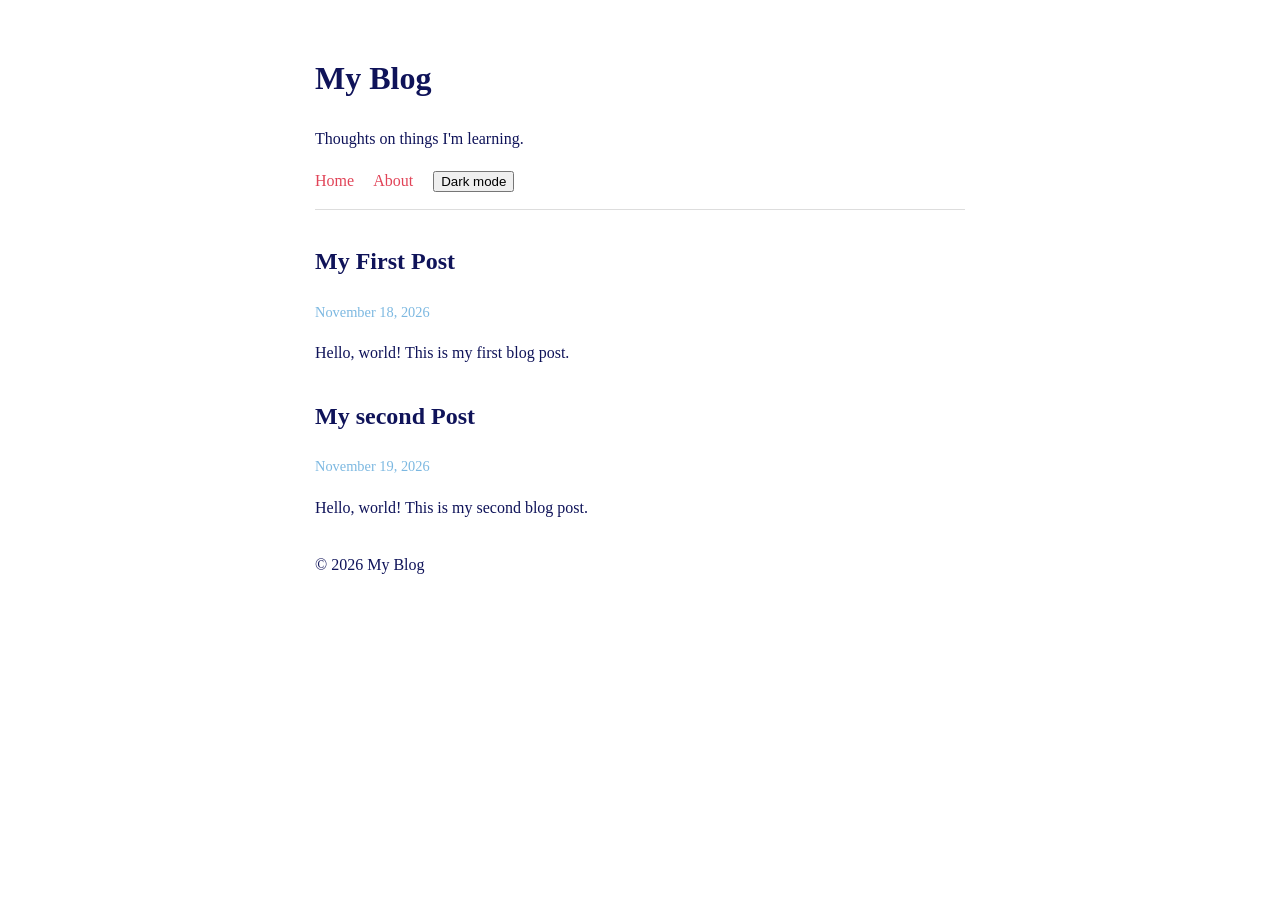
==== index.html @ 143b5daa "Initial commit" ====
<!DOCTYPE html>
<html lang="en">
<head>
  <meta charset="UTF-8">
  <meta name="viewport" content="width=device-width, initial-scale=1">
  <title>My Blog</title>
  <link rel="stylesheet" href="style.css">
</head>
<body>
  <header>
    <h1>My Blog</h1>
    <p>Thoughts on things I'm learning.</p>
      <nav>
  <a href="index.html">Home</a>
  <a href="about.html">About</a>
          <button id="theme-toggle">Dark mode</button>
</nav>
  </header>

  <main>
    <article>
      <h2>My First Post</h2>
      <p class="date">November 18, 2026</p>
      <p>Hello, world! This is my first blog post.</p>
    </article>
      <article>
      <h2>My second Post</h2>
      <p class="date">November 19, 2026</p>
      <p>Hello, world! This is my second blog post.</p>
    </article>
  </main>

  <footer>
    <p>&copy; 2026 My Blog</p>
  </footer>
<script src="script.js"></script>
</body>
</html>
---- style.css ----
body {
  font-family: Georgia, serif;
  max-width: 650px;
  margin: 0 auto;
  padding: 2rem 1rem;
  line-height: 1.6;
  color: #0F1359;
}

header { border-bottom: 1px solid #ddd; margin-bottom: 2rem; }
.date { color: #7CB8E1; font-size: 0.9rem; }
article { margin-bottom: 2rem; }

nav a {
  margin-right: 1rem;
  color: #E14458;
  text-decoration: none;
}

nav a:hover {
  text-decoration: underline;
}

header {
  padding-bottom: 1rem;
}

body.dark {
  background: #1a1a1a;
  color: #829CE7;
}

body.dark header {
  border-bottom-color: #444;
}

body.dark nav a {
  color: #E14458;
}

@media (max-width: 600px) {
  body {
    padding: 1rem;
    font-size: 1.05rem;
  }

  h1 {
    font-size: 1.8rem;
  }

  nav a {
    display: inline-block;
    padding: 0.5rem 0;
  }
}
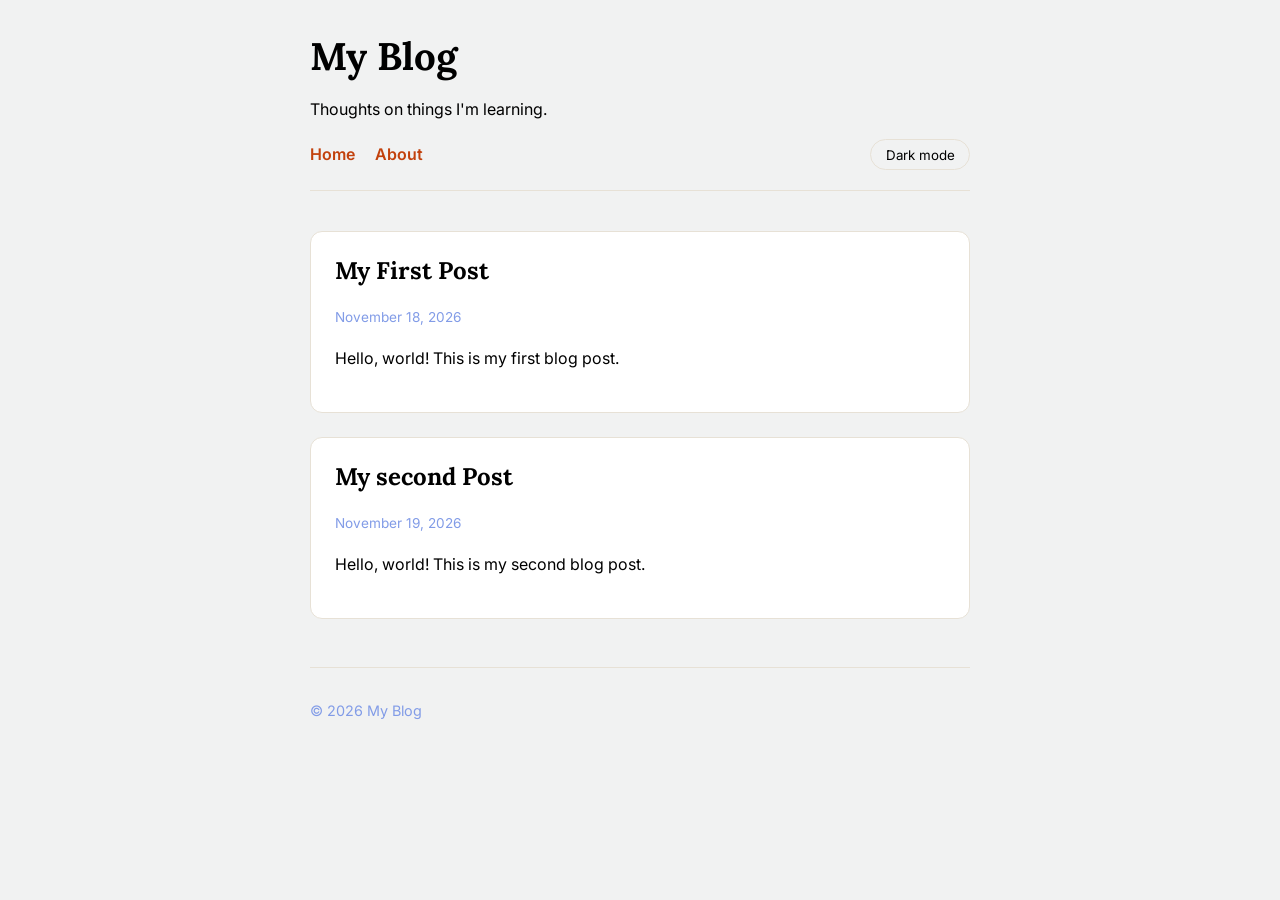
==== commit a6d466e6: "Remove IDE settings" ====
--- a/index.html
+++ b/index.html
@@ -4,6 +4,9 @@
   <meta charset="UTF-8">
   <meta name="viewport" content="width=device-width, initial-scale=1">
   <title>My Blog</title>
+    <link rel="preconnect" href="https://fonts.googleapis.com">
+<link rel="preconnect" href="https://fonts.gstatic.com" crossorigin>
+<link href="https://fonts.googleapis.com/css2?family=Lora:wght@400;600&family=Inter:wght@400;600&display=swap" rel="stylesheet">
   <link rel="stylesheet" href="style.css">
 </head>
 <body>
--- a/style.css
+++ b/style.css
@@ -1,55 +1,120 @@
-body {
-  font-family: Georgia, serif;
-  max-width: 650px;
-  margin: 0 auto;
-  padding: 2rem 1rem;
-  line-height: 1.6;
-  color: #0F1359;
+:root {
+  --bg: #f1f2f2;
+  --text: ##0F1359;
+  --muted: #829CE7;
+  --accent: #c2410c;
+  --card: #ffffff;
+  --border: #e7e1d6;
 }
 
-header { border-bottom: 1px solid #ddd; margin-bottom: 2rem; }
-.date { color: #7CB8E1; font-size: 0.9rem; }
-article { margin-bottom: 2rem; }
+body.dark {
+  --bg: #16181d;
+  --text: #e8e6e3;
+  --muted: #9a9a9a;
+  --accent: #fb923c;
+  --card: #1f2229;
+  --border: #2d313a;
+}
+
+* {
+  box-sizing: border-box;
+}
+
+body {
+  font-family: "Inter", sans-serif;
+  background: var(--bg);
+  color: var(--text);
+  max-width: 700px;
+  margin: 0 auto;
+  padding: 2rem 1.25rem;
+  line-height: 1.7;
+  transition: background 0.3s, color 0.3s;
+}
+
+h1, h2 {
+  font-family: "Lora", serif;
+  line-height: 1.25;
+}
+
+h1 {
+  font-size: 2.4rem;
+  margin: 0 0 0.5rem;
+}
+
+header {
+  border-bottom: 1px solid var(--border);
+  padding-bottom: 1.25rem;
+  margin-bottom: 2.5rem;
+}
+
+nav {
+  display: flex;
+  align-items: center;
+  gap: 1.25rem;
+}
 
 nav a {
-  margin-right: 1rem;
-  color: #E14458;
+  color: var(--accent);
   text-decoration: none;
+  font-weight: 600;
 }
 
 nav a:hover {
   text-decoration: underline;
 }
 
-header {
-  padding-bottom: 1rem;
+nav button {
+  margin-left: auto;
+  background: transparent;
+  color: var(--text);
+  border: 1px solid var(--border);
+  border-radius: 999px;
+  padding: 0.4rem 0.9rem;
+  font-family: inherit;
+  cursor: pointer;
 }
 
-body.dark {
-  background: #1a1a1a;
-  color: #829CE7;
+nav button:hover {
+  border-color: var(--accent);
 }
 
-body.dark header {
-  border-bottom-color: #444;
+article {
+  background: var(--card);
+  border: 1px solid var(--border);
+  border-radius: 12px;
+  padding: 1.5rem;
+  margin-bottom: 1.5rem;
+  transition: transform 0.2s, box-shadow 0.2s;
 }
 
-body.dark nav a {
-  color: #E14458;
+article:hover {
+  transform: translateY(-3px);
+  box-shadow: 0 8px 20px rgba(0, 0, 0, 0.08);
+}
+
+article h2 {
+  margin-top: 0;
+}
+
+.date {
+  color: var(--muted);
+  font-size: 0.85rem;
+}
+
+footer {
+  border-top: 1px solid var(--border);
+  margin-top: 3rem;
+  padding-top: 1rem;
+  color: var(--muted);
+  font-size: 0.9rem;
 }
 
 @media (max-width: 600px) {
-  body {
-    padding: 1rem;
-    font-size: 1.05rem;
+  h1 {
+    font-size: 1.9rem;
   }
 
-  h1 {
-    font-size: 1.8rem;
-  }
-
-  nav a {
-    display: inline-block;
-    padding: 0.5rem 0;
+  article {
+    padding: 1.1rem;
   }
 }
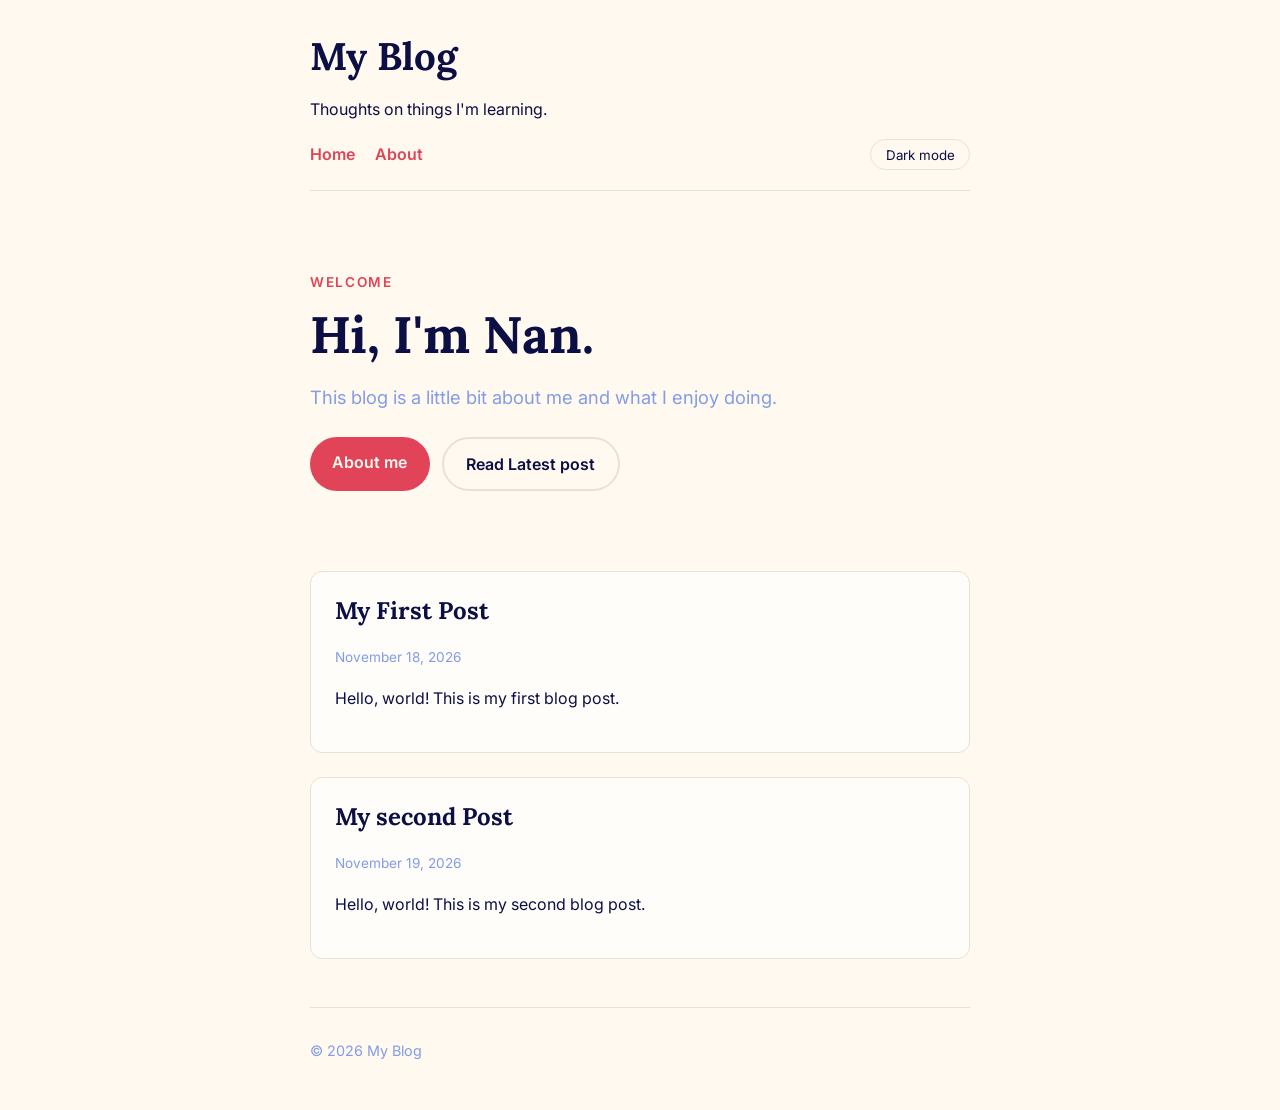
==== commit d47106c2: "Remove IDE settings" ====
--- a/index.html
+++ b/index.html
@@ -21,7 +21,16 @@
   </header>
 
   <main>
-    <article>
+      <section class="hero">
+  <p class="eyebrow">Welcome</p>
+  <h2>Hi, I'm Nan.</h2>
+  <p class="lead">This blog is a little bit about me and what I enjoy doing.</p>
+  <div class="hero-buttons">
+  <a class="button" href="about.html">About me</a>
+  <a class="button secondary" href="#posts">Read Latest post</a>
+  </div>
+</section>
+    <article id="posts">
       <h2>My First Post</h2>
       <p class="date">November 18, 2026</p>
       <p>Hello, world! This is my first blog post.</p>
--- a/style.css
+++ b/style.css
@@ -1,17 +1,17 @@
 :root {
-  --bg: #f1f2f2;
-  --text: ##0F1359;
+  --bg: #fff9f0;
+  --text: #0c0f44;
   --muted: #829CE7;
-  --accent: #c2410c;
-  --card: #ffffff;
+  --accent: #E14458;
+  --card: #fffdfa;
   --border: #e7e1d6;
 }
 
 body.dark {
   --bg: #16181d;
-  --text: #e8e6e3;
-  --muted: #9a9a9a;
-  --accent: #fb923c;
+  --text: #7CB8E1;
+  --muted: #D9B0BC;
+  --accent: #E14458;
   --card: #1f2229;
   --border: #2d313a;
 }
@@ -109,6 +109,71 @@
   font-size: 0.9rem;
 }
 
+.hero {
+  padding: 2.5rem 0 3rem;
+  margin-bottom: 2rem;
+
+}
+
+.eyebrow {
+  color: var(--accent);
+  font-weight: 600;
+  font-size: 0.85rem;
+  letter-spacing: 0.12em;
+  text-transform: uppercase;
+  margin: 0 0 0.5rem;
+}
+
+.hero h2 {
+  font-size: clamp(2rem, 6vw, 3.2rem);
+  margin: 0 0 1rem;
+}
+
+.lead {
+  font-size: 1.15rem;
+  color: var(--muted);
+  max-width: 34rem;
+  margin: 0 0 1.5rem;
+}
+
+.button {
+  display: inline-block;
+  background: var(--accent);
+  color: var(--bg);
+  padding: 0.7rem 1.4rem;
+  border-radius: 999px;
+  text-decoration: none;
+  font-weight: 600;
+  transition: transform 0.2s, box-shadow 0.2s;
+}
+
+.button:hover {
+  transform: translateY(-2px);
+  box-shadow: 0 6px 16px rgba(0, 0, 0, 0.15);
+}
+
+.button.secondary {
+  background: transparent;
+  color: var(--text);
+  border: 2px solid var(--border);
+  transition: transform 0.2s, box-shadow 0.2s;
+}
+
+.button.secondary:hover {
+  border-color: var(--accent);
+  box-shadow: none;
+}
+
+.hero-buttons {
+  display: flex;
+  gap: 0.75rem;
+  flex-wrap: wrap;
+}
+
+html {
+    scroll-behavior: smooth;
+}
+
 @media (max-width: 600px) {
   h1 {
     font-size: 1.9rem;
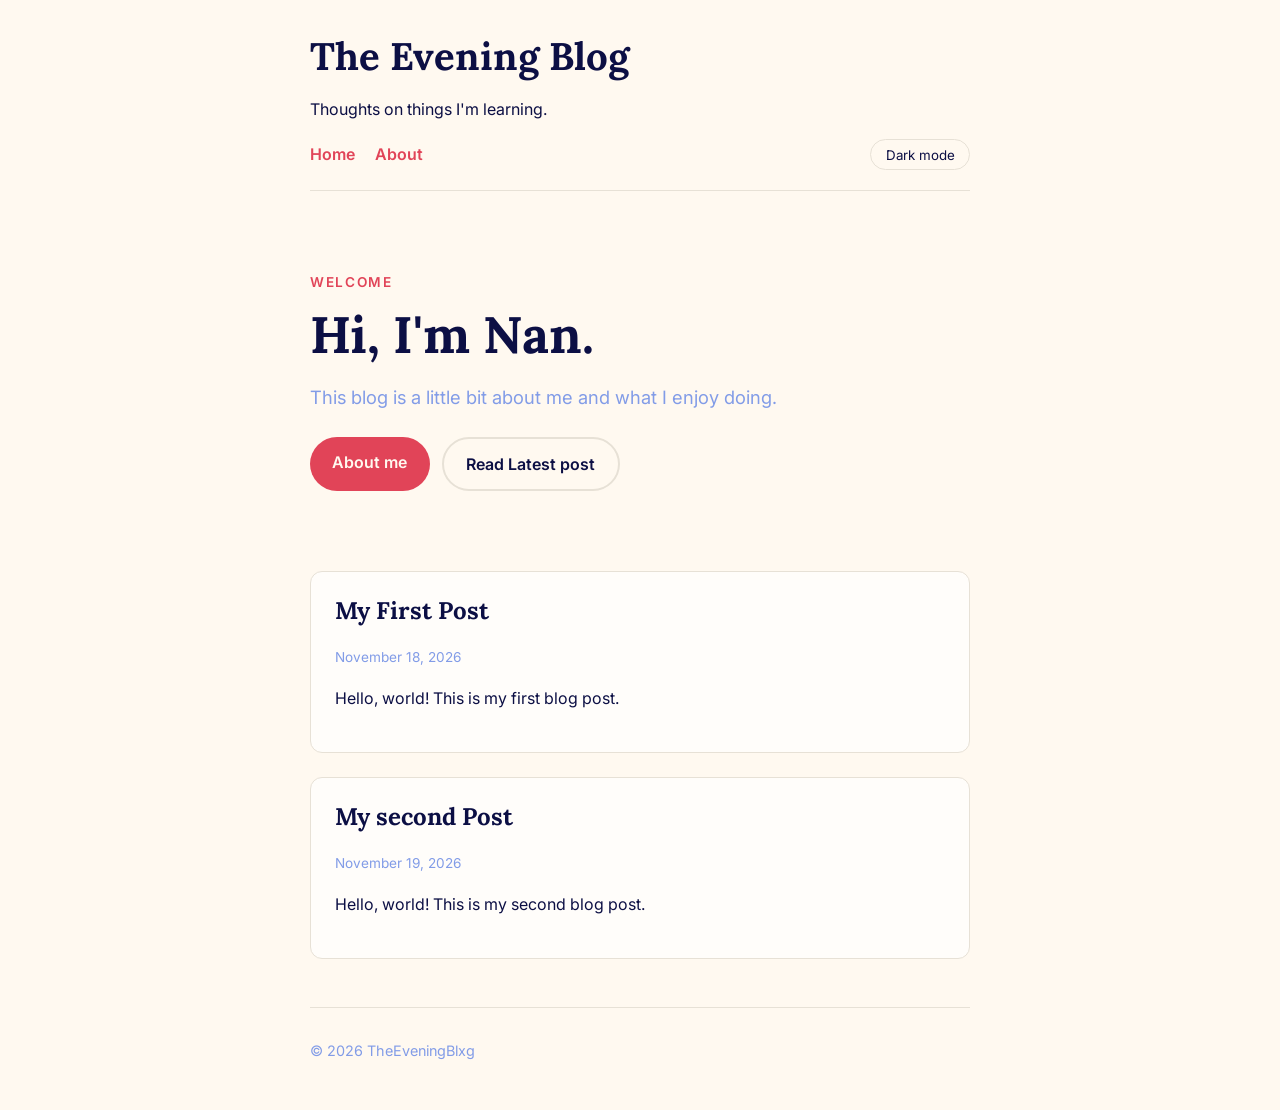
==== commit cf09f088: "Remove IDE settings" ====
--- a/index.html
+++ b/index.html
@@ -3,7 +3,7 @@
 <head>
   <meta charset="UTF-8">
   <meta name="viewport" content="width=device-width, initial-scale=1">
-  <title>My Blog</title>
+  <title>EveningBlxg</title>
     <link rel="preconnect" href="https://fonts.googleapis.com">
 <link rel="preconnect" href="https://fonts.gstatic.com" crossorigin>
 <link href="https://fonts.googleapis.com/css2?family=Lora:wght@400;600&family=Inter:wght@400;600&display=swap" rel="stylesheet">
@@ -11,7 +11,7 @@
 </head>
 <body>
   <header>
-    <h1>My Blog</h1>
+    <h1>The Evening Blog</h1>
     <p>Thoughts on things I'm learning.</p>
       <nav>
   <a href="index.html">Home</a>
@@ -43,7 +43,7 @@
   </main>
 
   <footer>
-    <p>&copy; 2026 My Blog</p>
+    <p>&copy; 2026 TheEveningBlxg</p>
   </footer>
 <script src="script.js"></script>
 </body>
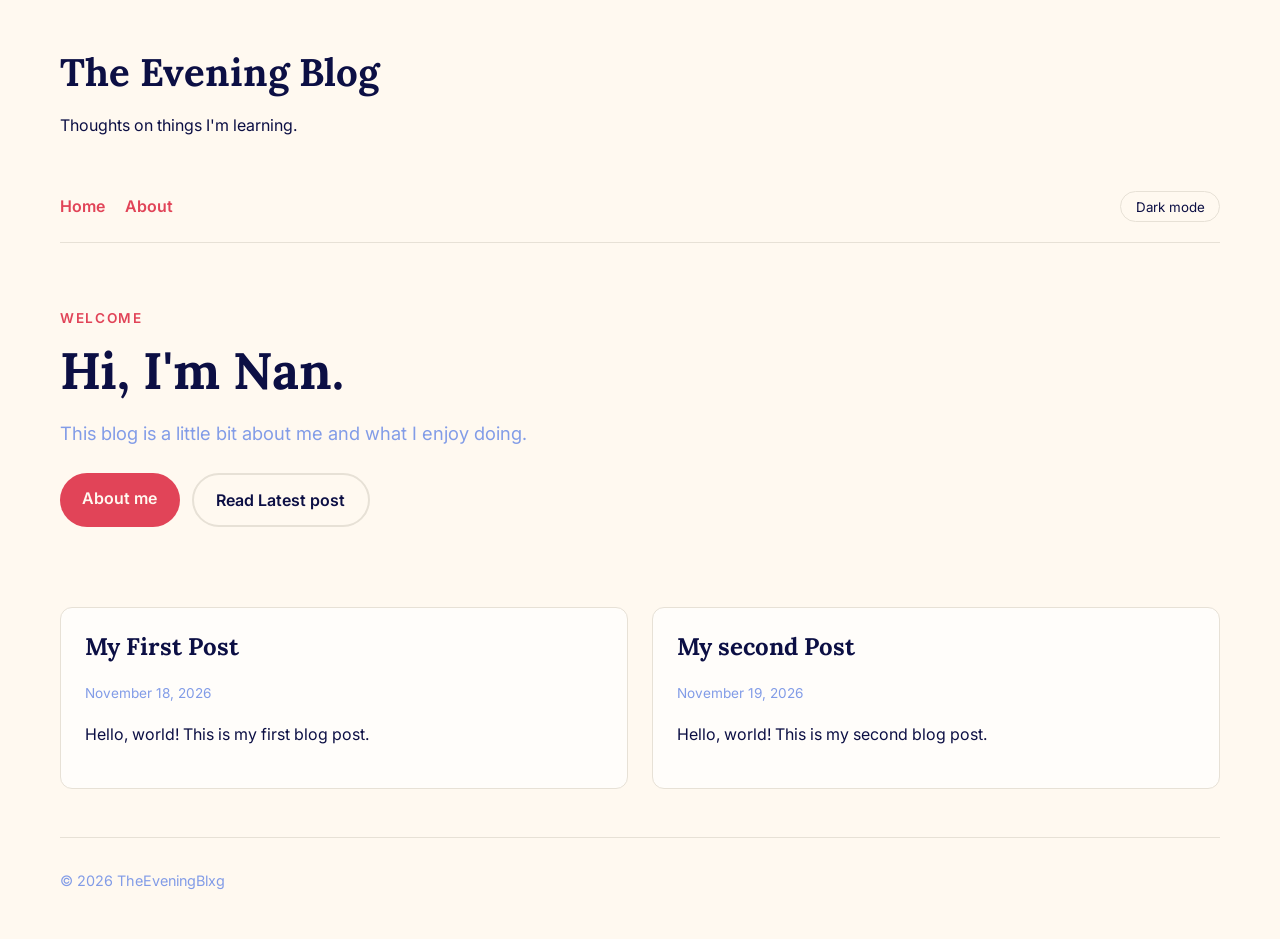
==== commit ede1ea66: "Remove IDE settings" ====
--- a/index.html
+++ b/index.html
@@ -10,14 +10,17 @@
   <link rel="stylesheet" href="style.css">
 </head>
 <body>
-  <header>
+  <div class="site-title">
     <h1>The Evening Blog</h1>
     <p>Thoughts on things I'm learning.</p>
-      <nav>
+  </div>
+
+  <header>
+    <nav>
   <a href="index.html">Home</a>
   <a href="about.html">About</a>
           <button id="theme-toggle">Dark mode</button>
-</nav>
+    </nav>
   </header>
 
   <main>
@@ -30,7 +33,8 @@
   <a class="button secondary" href="#posts">Read Latest post</a>
   </div>
 </section>
-    <article id="posts">
+  <div class="posts" id="posts">
+    <article>
       <h2>My First Post</h2>
       <p class="date">November 18, 2026</p>
       <p>Hello, world! This is my first blog post.</p>
@@ -40,6 +44,7 @@
       <p class="date">November 19, 2026</p>
       <p>Hello, world! This is my second blog post.</p>
     </article>
+  </div>
   </main>
 
   <footer>
--- a/style.css
+++ b/style.css
@@ -24,7 +24,7 @@
   font-family: "Inter", sans-serif;
   background: var(--bg);
   color: var(--text);
-  max-width: 700px;
+  max-width: 1200px;
   margin: 0 auto;
   padding: 2rem 1.25rem;
   line-height: 1.7;
@@ -41,10 +41,20 @@
   margin: 0 0 0.5rem;
 }
 
+.site-title {
+    padding-top: 1rem;
+}
+
 header {
+  position: sticky;
+  top: 0;
+  z-index: 100;
+  background: var(--bg);
   border-bottom: 1px solid var(--border);
   padding-bottom: 1.25rem;
-  margin-bottom: 2.5rem;
+  margin-bottom: 1.5rem;
+  padding-top: 1.25rem;
+  margin-top: 2rem;
 }
 
 nav {
@@ -174,6 +184,16 @@
     scroll-behavior: smooth;
 }
 
+.posts {
+  display: grid;
+  grid-template-columns: repeat(auto-fit, minmax(300px, 1fr));
+  gap: 1.5rem;
+}
+
+.posts article {
+  margin-bottom: 0;
+}
+
 @media (max-width: 600px) {
   h1 {
     font-size: 1.9rem;
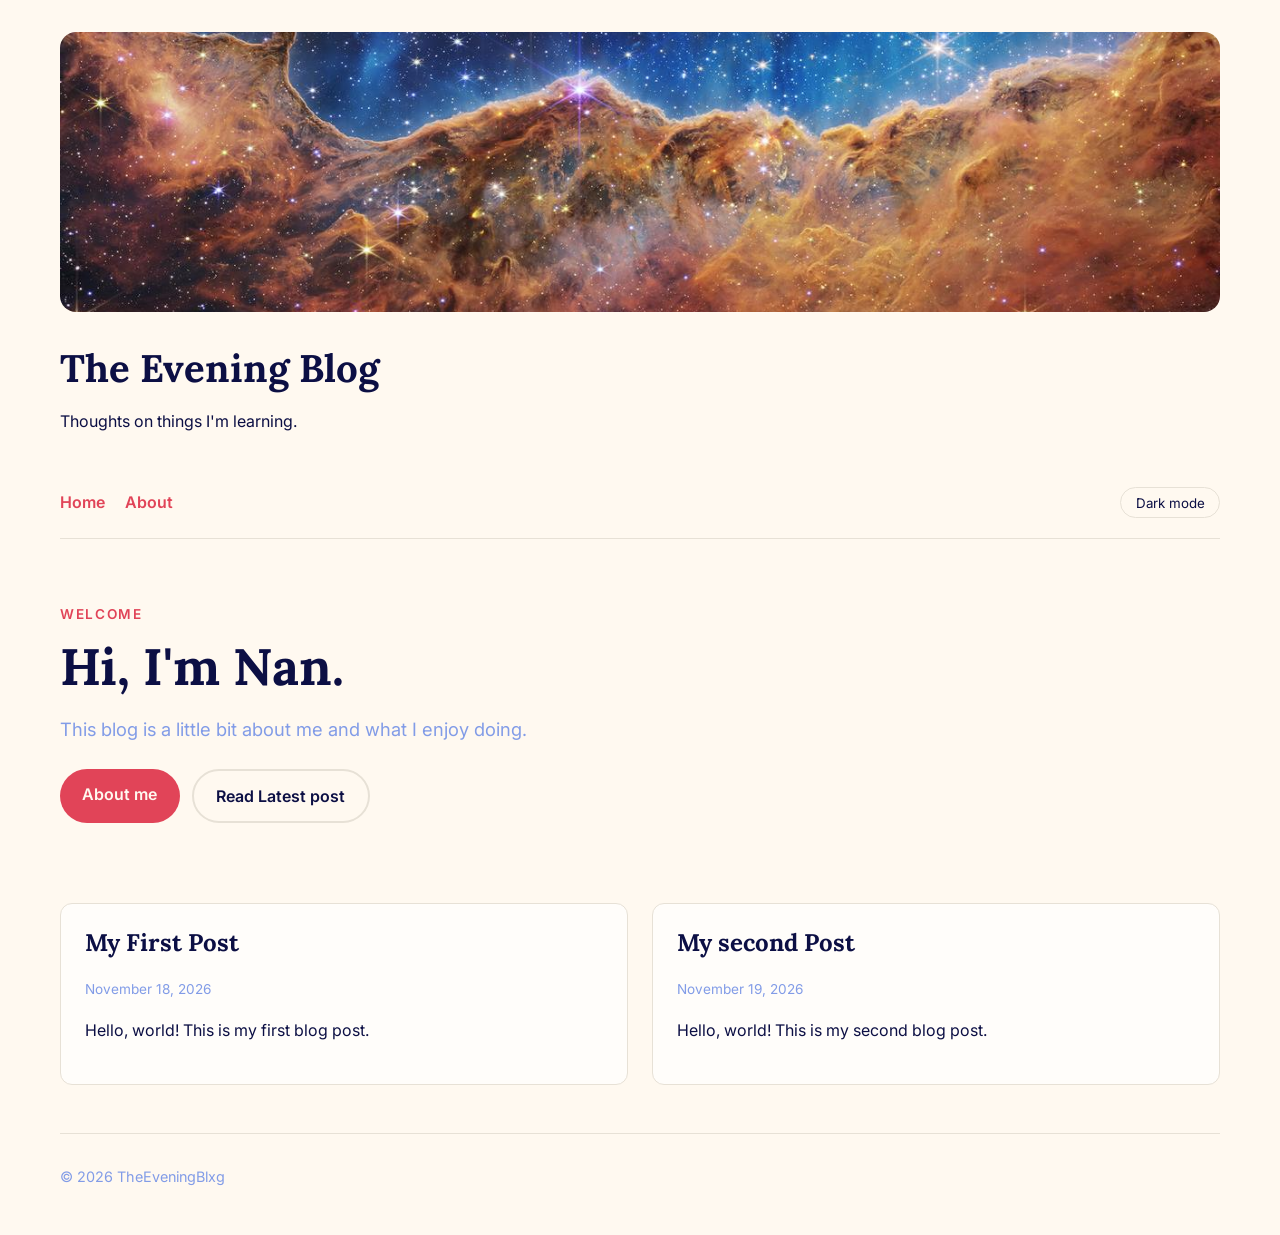
==== commit 04bffcff: "Remove IDE settings" ====
--- a/index.html
+++ b/index.html
@@ -10,6 +10,7 @@
   <link rel="stylesheet" href="style.css">
 </head>
 <body>
+  <img class="banner" src="images/header.jpg" alt="James Webb Space Telescope NIRCam Image of the “Cosmic Cliffs” in Carina Nebula">
   <div class="site-title">
     <h1>The Evening Blog</h1>
     <p>Thoughts on things I'm learning.</p>
--- a/style.css
+++ b/style.css
@@ -39,6 +39,17 @@
 h1 {
   font-size: 2.4rem;
   margin: 0 0 0.5rem;
+}
+
+.banner {
+  width: 100%;
+  height: 260px;
+  object-fit: cover;
+  border-radius: 16px;
+  display: flex;
+  align-items: flex-end;
+  margin-bottom: 1rem;
+  min-height: 280px
 }
 
 .site-title {
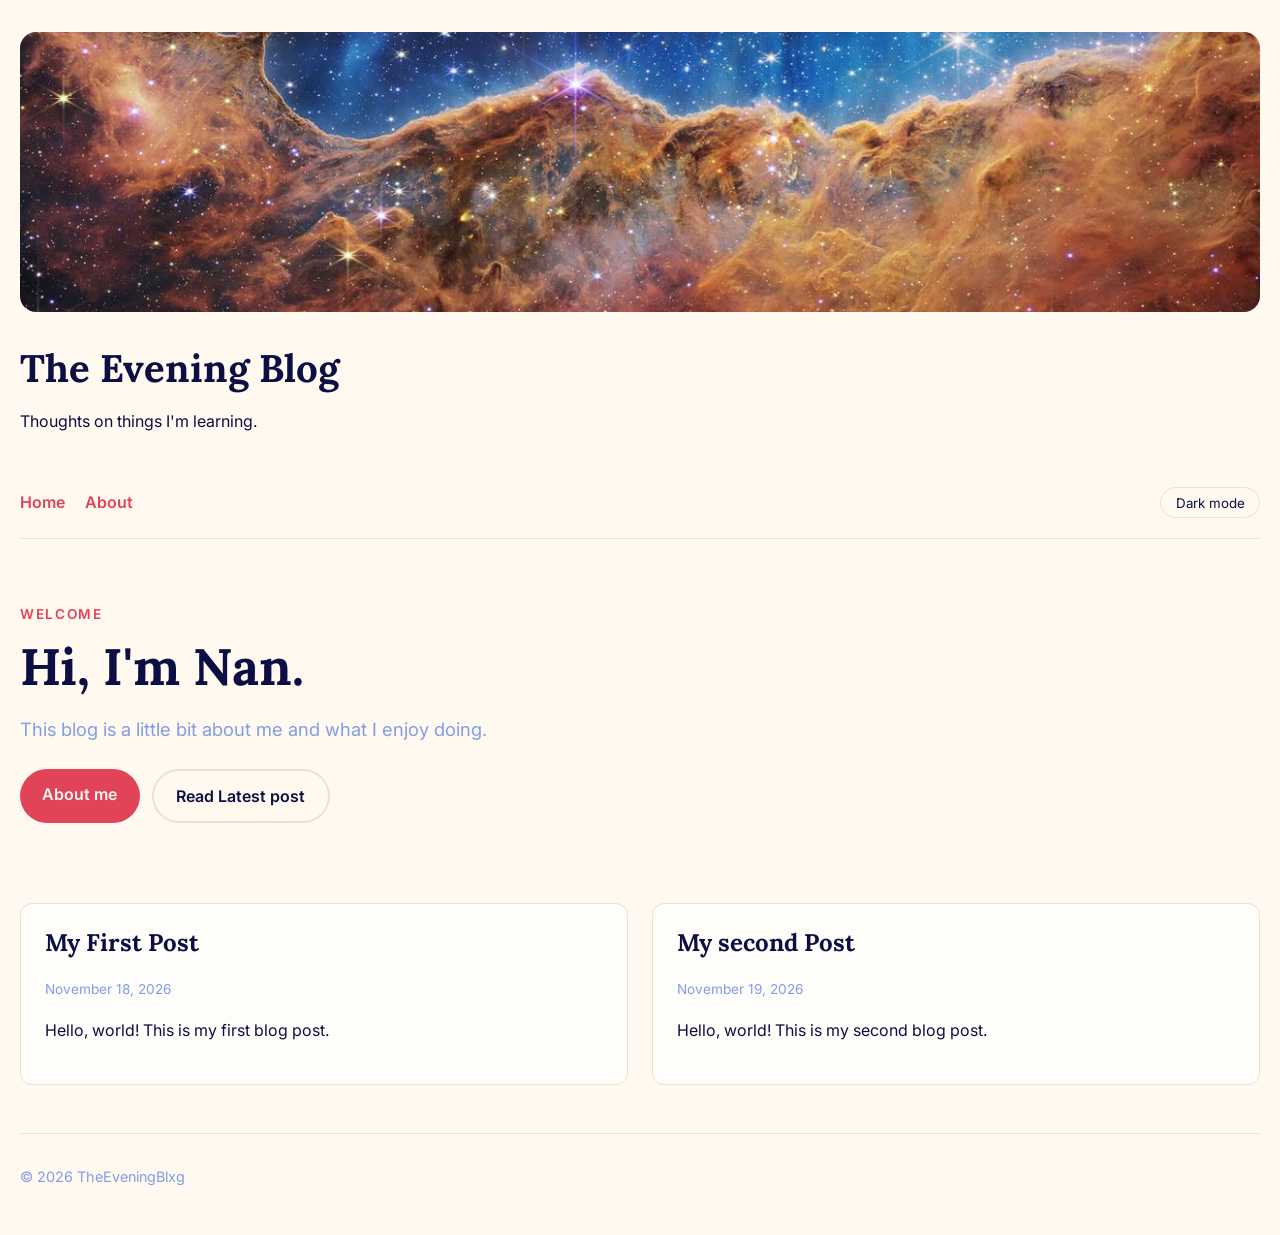
==== commit 7465540d: "heading images and wider fit" ====
--- a/index.html
+++ b/index.html
@@ -10,7 +10,7 @@
   <link rel="stylesheet" href="style.css">
 </head>
 <body>
-  <img class="banner" src="images/header.jpg" alt="James Webb Space Telescope NIRCam Image of the “Cosmic Cliffs” in Carina Nebula">
+  <img class="banner" src="images/header.jpg" alt="James Webb Space Telescope NIRCam Image of the “Cosmic Cliffs” in Carina Nebula ">
   <div class="site-title">
     <h1>The Evening Blog</h1>
     <p>Thoughts on things I'm learning.</p>
--- a/style.css
+++ b/style.css
@@ -24,7 +24,7 @@
   font-family: "Inter", sans-serif;
   background: var(--bg);
   color: var(--text);
-  max-width: 1200px;
+  max-width: 1500px;
   margin: 0 auto;
   padding: 2rem 1.25rem;
   line-height: 1.7;
@@ -49,11 +49,11 @@
   display: flex;
   align-items: flex-end;
   margin-bottom: 1rem;
-  min-height: 280px
+  min-height: 280px;
 }
 
 .site-title {
-    padding-top: 1rem;
+  padding-top: 1rem;
 }
 
 header {
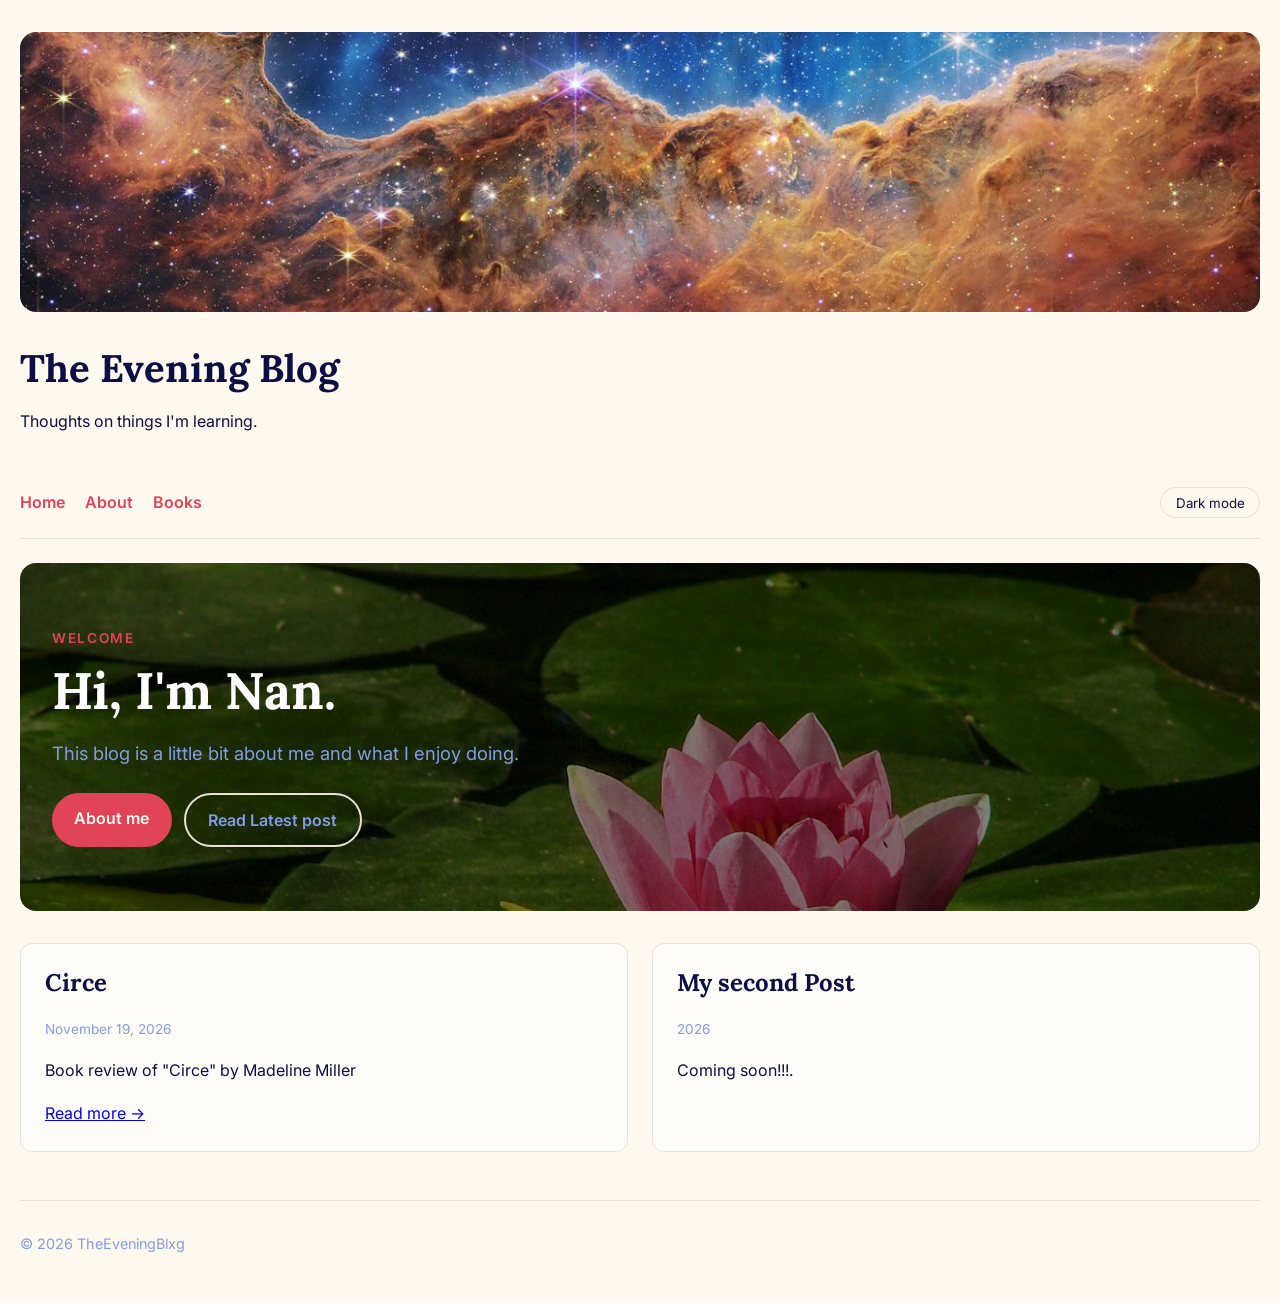
==== commit ff0117fb: "more images and added Book section and first book review" ====
--- a/index.html
+++ b/index.html
@@ -20,6 +20,7 @@
     <nav>
   <a href="index.html">Home</a>
   <a href="about.html">About</a>
+  <a href="books.html">Books</a>
           <button id="theme-toggle">Dark mode</button>
     </nav>
   </header>
@@ -33,17 +34,21 @@
   <a class="button" href="about.html">About me</a>
   <a class="button secondary" href="#posts">Read Latest post</a>
   </div>
+
 </section>
   <div class="posts" id="posts">
     <article>
-      <h2>My First Post</h2>
-      <p class="date">November 18, 2026</p>
-      <p>Hello, world! This is my first blog post.</p>
+      <div class="post-body">
+       <h2><a href="book-circe.html">Circe</a></h2>
+       <p class="date">November 19, 2026</p>
+       <p>Book review of "Circe" by Madeline Miller</p>
+       <a href="book-circe.html">Read more &rarr;</a>
+      </div>
     </article>
       <article>
       <h2>My second Post</h2>
-      <p class="date">November 19, 2026</p>
-      <p>Hello, world! This is my second blog post.</p>
+      <p class="date">2026</p>
+      <p>Coming soon!!!.</p>
     </article>
   </div>
   </main>
--- a/style.css
+++ b/style.css
@@ -24,7 +24,7 @@
   font-family: "Inter", sans-serif;
   background: var(--bg);
   color: var(--text);
-  max-width: 1500px;
+  max-width: 1800px;
   margin: 0 auto;
   padding: 2rem 1.25rem;
   line-height: 1.7;
@@ -117,6 +117,45 @@
   margin-top: 0;
 }
 
+.full-post {
+  display: grid;
+  grid-template-columns: 1fr;
+  gap: 1.5rem;
+}
+
+.full-post:hover {
+  transform: none;
+  box-shadow: none;
+}
+
+.full-post p {
+  font-size: 1.1rem;
+  line-height: 1.8;
+  max-width: 65ch;
+  margin: 0 0 1.4rem;
+}
+
+.full-post h3 {
+  font-family: "Lora", serif;
+  font-size: 1.5rem;
+  margin: 2.2rem 0 0.8rem;
+}
+
+.full-post img {
+  width: 100%;
+  border-radius: 12px;
+  margin: 1.5rem 0;
+}
+
+article h2 a {
+  color: inherit;
+  text-decoration: none;
+}
+
+article h2 a:hover {
+  color: var(--accent);
+}
+
 .date {
   color: var(--muted);
   font-size: 0.85rem;
@@ -131,7 +170,12 @@
 }
 
 .hero {
-  padding: 2.5rem 0 3rem;
+  background-image: linear-gradient(rgba(0, 0, 0, 0.5), rgba(0, 0, 0, 0.5)), url("images/hero-bgr.jpg");
+  background-size: cover;
+  background-position: center;
+  color: #fff;
+  padding: 4rem 2rem;
+  border-radius: 16px;
   margin-bottom: 2rem;
 
 }
@@ -175,7 +219,7 @@
 
 .button.secondary {
   background: transparent;
-  color: var(--text);
+  color: var(--muted);
   border: 2px solid var(--border);
   transition: transform 0.2s, box-shadow 0.2s;
 }
